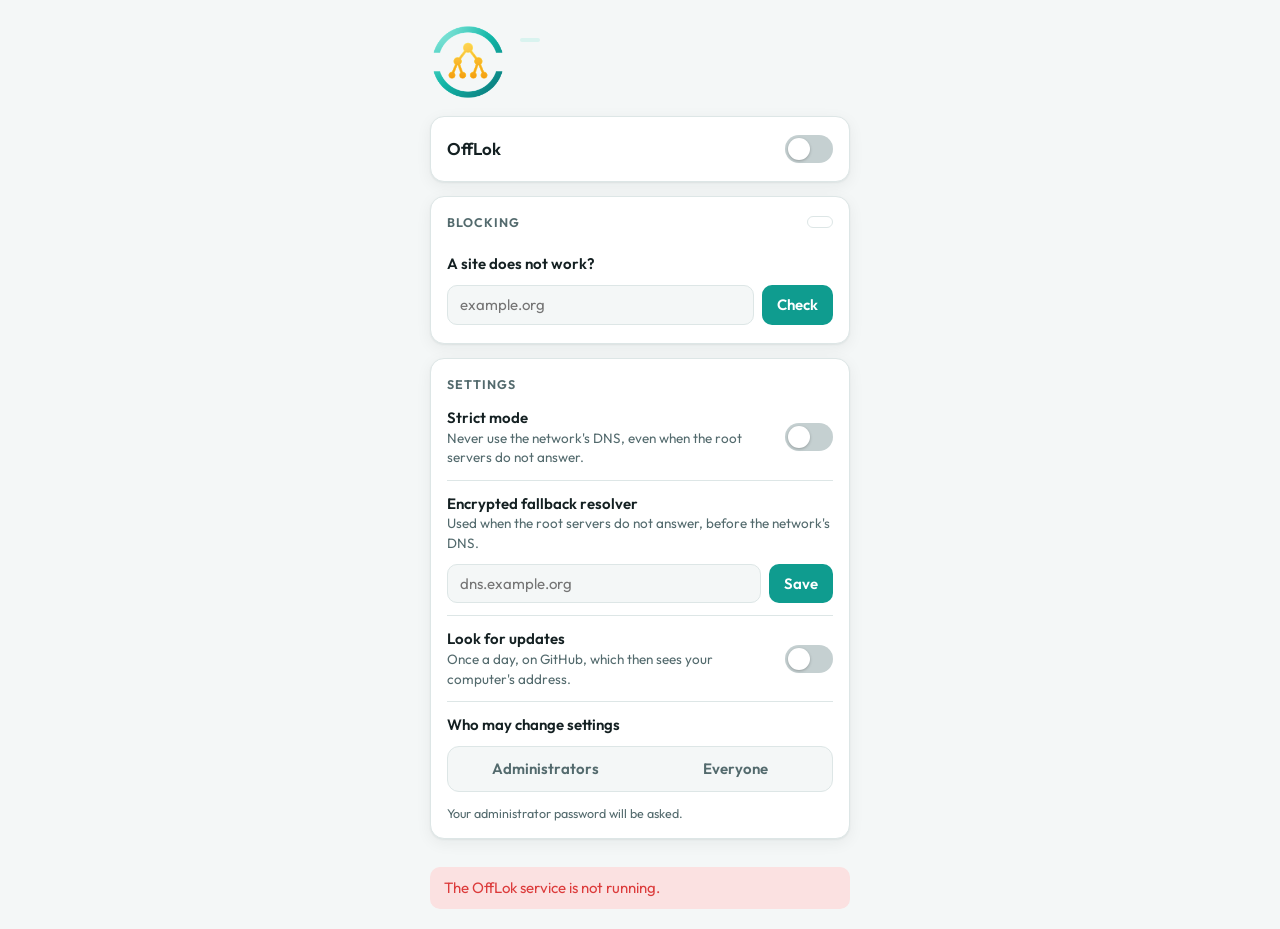
==== desktop/frontend/index.html @ fb401862 "OffLok 0.5.0, the first public release" ====
<!doctype html>
<html>
<head>
  <meta charset="utf-8">
  <meta name="viewport" content="width=device-width, initial-scale=1">
  <title>OffLok</title>
  <link rel="stylesheet" href="style.css">
  <script type="module" src="main.js"></script>
</head>
<body>
  <main>
    <header class="status" data-state="starting">
      <div class="mark">
        <img src="img/offlok-mark.png" alt="" width="72" height="72">
        <span class="badge" aria-hidden="true"></span>
      </div>
      <div class="status-text">
        <span class="chip"></span>
        <h1 class="title"></h1>
        <p class="text"></p>
      </div>
    </header>

    <section class="signin" hidden>
      <button class="primary" type="button" data-action="signin"></button>
      <p class="hint"></p>
    </section>

    <section class="update" hidden>
      <div class="label">
        <span class="name"></span>
        <span class="sub"></span>
      </div>
      <div class="update-actions">
        <button type="button" class="ghost small" data-action="notes" data-i18n="update.notes"></button>
        <button type="button" class="primary small" data-action="update" data-i18n="update.install"></button>
      </div>
    </section>

    <section class="card power">
      <div class="row">
        <div class="label">
          <span class="name" data-i18n="power.label"></span>
          <span class="sub power-state"></span>
        </div>
        <button class="switch" type="button" role="switch" data-action="power" aria-checked="false"><span></span></button>
      </div>
    </section>

    <section class="card blocking">
      <div class="card-head">
        <h2 data-i18n="blocking.title"></h2>
        <button type="button" class="ghost small" data-action="pause"></button>
      </div>
      <p class="paused" hidden></p>
      <div class="cats"></div>
      <form class="custom" autocomplete="off" hidden>
        <input name="url" type="url" spellcheck="false" data-i18n-placeholder="custom.placeholder">
        <button type="submit" class="secondary" data-i18n="custom.add"></button>
      </form>
      <ul class="custom-lists" hidden></ul>
      <div class="row stack">
        <div class="label">
          <span class="name" data-i18n="check.label"></span>
        </div>
        <form class="check" autocomplete="off">
          <input name="site" type="text" spellcheck="false" data-i18n-placeholder="check.placeholder">
          <button type="submit" class="secondary" data-i18n="check.button"></button>
        </form>
        <div class="check-result" hidden>
          <p></p>
          <button type="button" class="primary small" data-action="trust" hidden data-i18n="trust.button"></button>
        </div>
      </div>
      <div class="row stack trusted-row" hidden>
        <div class="label"><span class="name" data-i18n="trusted.label"></span></div>
        <ul class="trusted"></ul>
      </div>
    </section>

    <section class="card settings">
      <h2 data-i18n="settings.title"></h2>
      <div class="row">
        <div class="label">
          <span class="name" data-i18n="strict.label"></span>
          <span class="sub" data-i18n="strict.text"></span>
        </div>
        <button class="switch" type="button" role="switch" data-action="strict" aria-checked="false"><span></span></button>
      </div>
      <div class="row stack">
        <div class="label">
          <span class="name" data-i18n="dot.label"></span>
          <span class="sub" data-i18n="dot.text"></span>
        </div>
        <form class="dot" autocomplete="off">
          <input name="dot" type="text" spellcheck="false" data-i18n-placeholder="dot.placeholder">
          <button type="submit" class="secondary" data-i18n="dot.save"></button>
          <button type="button" class="ghost" data-action="dot-remove" data-i18n="dot.remove" hidden></button>
        </form>
      </div>
      <div class="row">
        <div class="label">
          <span class="name" data-i18n="updates.label"></span>
          <span class="sub" data-i18n="updates.text"></span>
        </div>
        <button class="switch" type="button" role="switch" data-action="updates" aria-checked="false"><span></span></button>
      </div>
      <div class="row stack">
        <div class="label">
          <span class="name" data-i18n="access.label"></span>
        </div>
        <div class="segmented" role="radiogroup">
          <button type="button" role="radio" data-access="admins" data-i18n="access.admins"></button>
          <button type="button" role="radio" data-access="everyone" data-i18n="access.everyone"></button>
        </div>
      </div>
      <p class="admin-hint" data-i18n="admin.hint"></p>
    </section>

    <footer>
      <span class="network"></span>
      <span class="version"></span>
    </footer>
    <p class="error" role="alert" hidden></p>
  </main>
</body>
</html>
---- desktop/frontend/style.css ----
/* OffLok's window: the mark's gold and teal, light and dark
   following the system. */
@font-face {
  font-family: "Outfit";
  src: url("fonts/Outfit-Variable.ttf") format("truetype");
  font-weight: 100 900;
}

:root {
  --bg: #f4f7f7;
  --card: #ffffff;
  --line: #dde6e6;
  --ink: #142022;
  --ink-soft: #536a6d;
  --teal: #0f9c8f;
  --teal-strong: #0a7076;
  --teal-soft: #d9f3ef;
  --gold: #f5a012;
  --orange: #e8670f;
  --orange-soft: #fdebdc;
  --red: #dc3b3b;
  --red-soft: #fbe1e1;
  --grey: #8a9799;
  --grey-soft: #e7ecec;
  --switch-off: #c5d0d1;
  --shadow: 0 1px 2px rgb(20 32 34 / 6%), 0 4px 16px rgb(20 32 34 / 6%);
  color-scheme: light;
}

@media (prefers-color-scheme: dark) {
  :root:not([data-theme="light"]) {
    --bg: #0c1314;
    --card: #142021;
    --line: #22393b;
    --ink: #e9f1f0;
    --ink-soft: #94aaab;
    --teal: #2cc9b8;
    --teal-strong: #6ee7d6;
    --teal-soft: #113634;
    --orange: #f9873a;
    --orange-soft: #3a2414;
    --red: #f06363;
    --red-soft: #3b1a1b;
    --grey: #7d8f91;
    --grey-soft: #1d2b2c;
    --switch-off: #2f4446;
    --shadow: 0 1px 2px rgb(0 0 0 / 30%), 0 6px 20px rgb(0 0 0 / 25%);
    color-scheme: dark;
  }
}

:root[data-theme="dark"] {
  --bg: #0c1314;
  --card: #142021;
  --line: #22393b;
  --ink: #e9f1f0;
  --ink-soft: #94aaab;
  --teal: #2cc9b8;
  --teal-strong: #6ee7d6;
  --teal-soft: #113634;
  --orange: #f9873a;
  --orange-soft: #3a2414;
  --red: #f06363;
  --red-soft: #3b1a1b;
  --grey: #7d8f91;
  --grey-soft: #1d2b2c;
  --switch-off: #2f4446;
  --shadow: 0 1px 2px rgb(0 0 0 / 30%), 0 6px 20px rgb(0 0 0 / 25%);
  color-scheme: dark;
}

* { box-sizing: border-box; }

html, body {
  margin: 0;
  background: var(--bg);
  color: var(--ink);
  font: 15px/1.45 "Outfit", system-ui, sans-serif;
  -webkit-font-smoothing: antialiased;
}

main {
  display: flex;
  flex-direction: column;
  gap: 14px;
  padding: 20px;
  max-width: 460px;
  margin: 0 auto;
}

/* The state, on top. */
.status {
  display: flex;
  gap: 16px;
  align-items: flex-start;
  padding: 6px 2px 4px;
}
.mark { position: relative; flex: none; width: 72px; height: 72px; }
.mark img { width: 72px; height: 72px; display: block; transition: filter 0.2s; }
.badge {
  position: absolute;
  right: 0;
  bottom: 2px;
  width: 20px;
  height: 20px;
  border-radius: 50%;
  border: 3px solid var(--bg);
  display: none;
}
.status[data-tone="orange"] .badge { display: block; background: var(--orange); }
.status[data-tone="red"] .badge { display: block; background: var(--red); }
.status[data-tone="grey"] .mark img { filter: grayscale(1) opacity(0.55); }

.status-text { min-width: 0; }
.chip {
  display: inline-block;
  padding: 2px 10px;
  border-radius: 999px;
  font-size: 12.5px;
  font-weight: 600;
  letter-spacing: 0.02em;
  background: var(--teal-soft);
  color: var(--teal-strong);
}
.status[data-tone="orange"] .chip { background: var(--orange-soft); color: var(--orange); }
.status[data-tone="red"] .chip { background: var(--red-soft); color: var(--red); }
.status[data-tone="grey"] .chip { background: var(--grey-soft); color: var(--grey); }
.title { margin: 6px 0 4px; font-size: 22px; line-height: 1.2; font-weight: 650; }
.text { margin: 0; color: var(--ink-soft); }

/* A new version: what it is, its notes, the button that installs it. */
.update {
  display: flex;
  flex-direction: column;
  gap: 10px;
  padding: 12px 16px;
  border-radius: 14px;
  border: 1px solid var(--teal);
  background: var(--teal-soft);
}
.update .sub.failed { color: var(--red); }
.update-actions { display: flex; justify-content: flex-end; gap: 8px; }

/* Strict mode and a captive portal: the one big button. */
.signin { display: flex; flex-direction: column; gap: 6px; }
.signin .hint { margin: 0; color: var(--ink-soft); font-size: 13.5px; }

.card {
  background: var(--card);
  border: 1px solid var(--line);
  border-radius: 14px;
  padding: 6px 16px;
  box-shadow: var(--shadow);
}
.card h2 {
  margin: 10px 0 2px;
  font-size: 12.5px;
  font-weight: 650;
  letter-spacing: 0.08em;
  text-transform: uppercase;
  color: var(--ink-soft);
}
.row {
  display: flex;
  align-items: center;
  justify-content: space-between;
  gap: 16px;
  padding: 12px 0;
}
.row + .row { border-top: 1px solid var(--line); }
.row.stack { flex-direction: column; align-items: stretch; gap: 10px; }
.label { display: flex; flex-direction: column; min-width: 0; }
.name { font-weight: 600; }
.sub { color: var(--ink-soft); font-size: 13.5px; }
.power .name { font-size: 17px; }

/* Switches. */
.switch {
  flex: none;
  width: 48px;
  height: 28px;
  border-radius: 999px;
  border: 0;
  padding: 3px;
  background: var(--switch-off);
  cursor: pointer;
  transition: background 0.18s;
}
.switch span {
  display: block;
  width: 22px;
  height: 22px;
  border-radius: 50%;
  background: #fff;
  box-shadow: 0 1px 3px rgb(0 0 0 / 25%);
  transition: transform 0.18s;
}
.switch[aria-checked="true"] { background: var(--teal); }
.switch[aria-checked="true"] span { transform: translateX(20px); }
.switch:focus-visible, button:focus-visible, input:focus-visible {
  outline: 2px solid var(--gold);
  outline-offset: 2px;
}

/* Fields and buttons. */
.dot { display: flex; gap: 8px; }
input {
  font: inherit;
  color: var(--ink);
  background: var(--bg);
  border: 1px solid var(--line);
  border-radius: 10px;
  padding: 8px 12px;
  min-width: 0;
}
.dot input { flex: 1; }
button { font: inherit; cursor: pointer; }
.primary, .secondary, .ghost {
  border-radius: 10px;
  padding: 8px 14px;
  font-weight: 600;
  border: 1px solid transparent;
}
.primary {
  padding: 12px 16px;
  background: linear-gradient(180deg, #fed040, #f5a012);
  color: #2a1a00;
  font-size: 16px;
  box-shadow: var(--shadow);
}
.secondary { background: var(--teal); color: #fff; }
.ghost { background: transparent; color: var(--ink-soft); border-color: var(--line); }

.segmented {
  display: grid;
  grid-template-columns: 1fr 1fr;
  gap: 4px;
  padding: 4px;
  border-radius: 12px;
  background: var(--bg);
  border: 1px solid var(--line);
}
.segmented button {
  border: 0;
  border-radius: 9px;
  padding: 7px 10px;
  background: transparent;
  color: var(--ink-soft);
  font-weight: 600;
}
.segmented button[aria-checked="true"] { background: var(--card); color: var(--teal-strong); box-shadow: var(--shadow); }

/* Blocking. */
.card-head { display: flex; align-items: center; justify-content: space-between; gap: 12px; }
.card-head h2 { margin-bottom: 10px; }
.small { padding: 5px 12px; font-size: 13.5px; }
.paused { margin: 0 0 6px; padding: 8px 12px; border-radius: 10px; background: var(--orange-soft); color: var(--orange); font-weight: 600; font-size: 13.5px; }
.cats .row:first-child { border-top: 0; }
.cats + .custom, .custom + .custom-lists { margin-top: -4px; }
.custom { display: flex; gap: 8px; padding-bottom: 12px; }
.custom input, .check input { flex: 1; }
.custom-lists, .trusted { list-style: none; margin: 0; padding: 0; display: flex; flex-wrap: wrap; gap: 6px; }
.custom-lists { padding-bottom: 12px; flex-direction: column; }
.custom-lists li, .trusted li {
  display: flex; align-items: center; gap: 6px;
  padding: 4px 6px 4px 12px; border-radius: 999px;
  background: var(--bg); border: 1px solid var(--line); font-size: 13.5px; min-width: 0;
}
.custom-lists li { border-radius: 10px; justify-content: space-between; }
.custom-lists li span { overflow: hidden; text-overflow: ellipsis; white-space: nowrap; }
.remove {
  flex: none; width: 22px; height: 22px; border-radius: 50%; border: 0; padding: 0;
  background: transparent; color: var(--ink-soft); font-size: 16px; line-height: 22px;
}
.remove:hover { background: var(--line); }
.check { display: flex; gap: 8px; }
.check-result { display: flex; flex-direction: column; gap: 8px; align-items: flex-start; }
.check-result p { margin: 0; font-size: 14px; }
.check-result[data-blocked="true"] p { color: var(--orange); font-weight: 600; }
.count { color: var(--ink-soft); font-size: 12.5px; }
.count.failed { color: var(--red); }

.admin-hint { margin: 0 0 10px; font-size: 12.5px; color: var(--ink-soft); }

footer {
  display: flex;
  justify-content: space-between;
  gap: 12px;
  color: var(--ink-soft);
  font-size: 12.5px;
  padding: 0 4px;
}
.error {
  margin: 0;
  padding: 10px 14px;
  border-radius: 10px;
  background: var(--red-soft);
  color: var(--red);
}
[hidden] { display: none !important; }
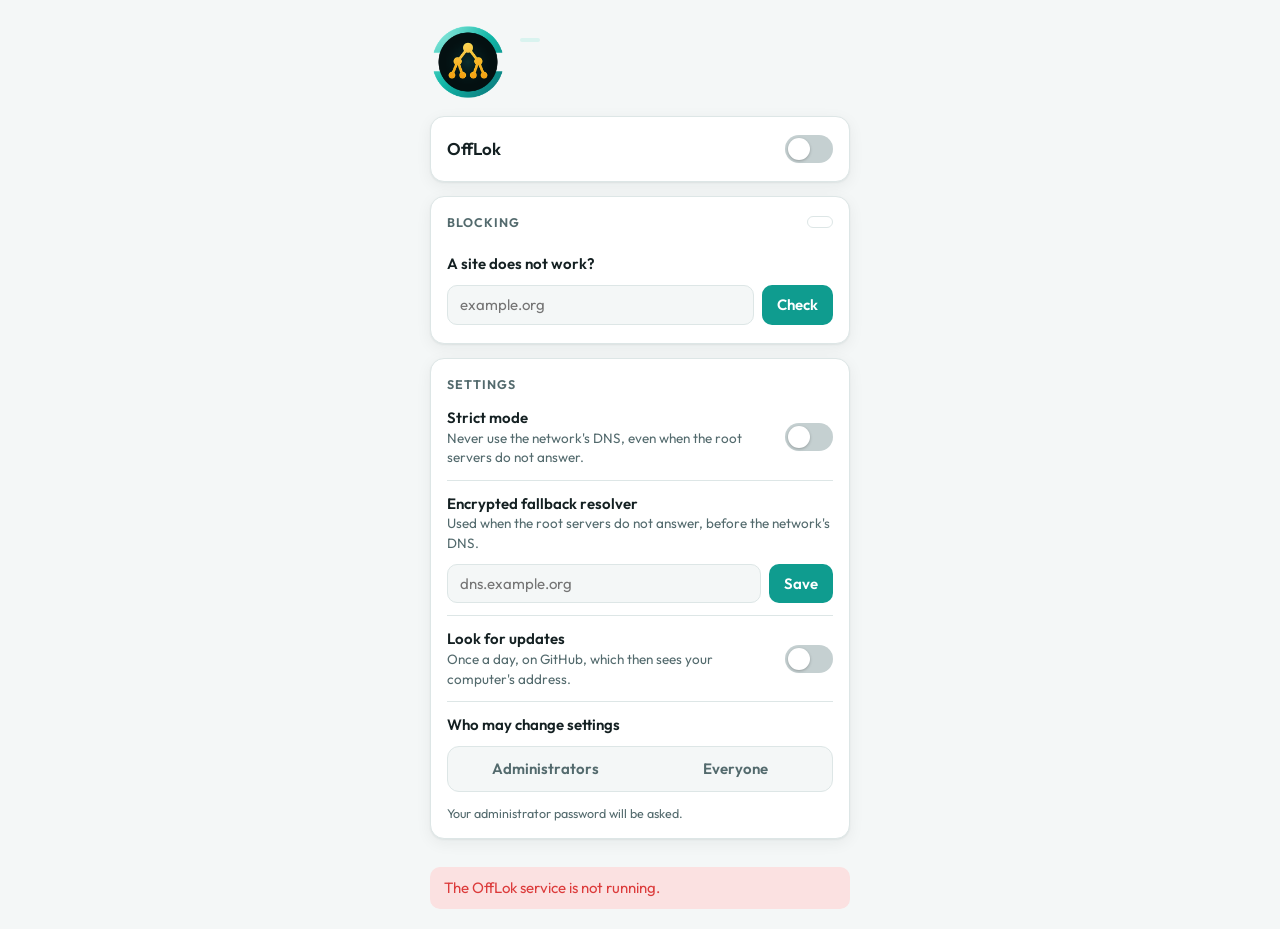
==== commit 590d318c: "Android's core: Unbound as libunbound behind an engine interface, the VPN tunnel's reader, the gomob" ====
--- a/desktop/frontend/index.html
+++ b/desktop/frontend/index.html
@@ -98,14 +98,14 @@
           <button type="button" class="ghost" data-action="dot-remove" data-i18n="dot.remove" hidden></button>
         </form>
       </div>
-      <div class="row">
+      <div class="row computers">
         <div class="label">
           <span class="name" data-i18n="updates.label"></span>
           <span class="sub" data-i18n="updates.text"></span>
         </div>
         <button class="switch" type="button" role="switch" data-action="updates" aria-checked="false"><span></span></button>
       </div>
-      <div class="row stack">
+      <div class="row stack computers">
         <div class="label">
           <span class="name" data-i18n="access.label"></span>
         </div>
@@ -114,7 +114,7 @@
           <button type="button" role="radio" data-access="everyone" data-i18n="access.everyone"></button>
         </div>
       </div>
-      <p class="admin-hint" data-i18n="admin.hint"></p>
+      <p class="admin-hint computers" data-i18n="admin.hint"></p>
     </section>
 
     <footer>
--- a/desktop/frontend/style.css
+++ b/desktop/frontend/style.css
@@ -298,3 +298,5 @@
   color: var(--red);
 }
 [hidden] { display: none !important; }
+/* Android has one user and updates through its store: no settings access, no updates switch. */
+:root[data-platform="android"] .computers { display: none !important; }
